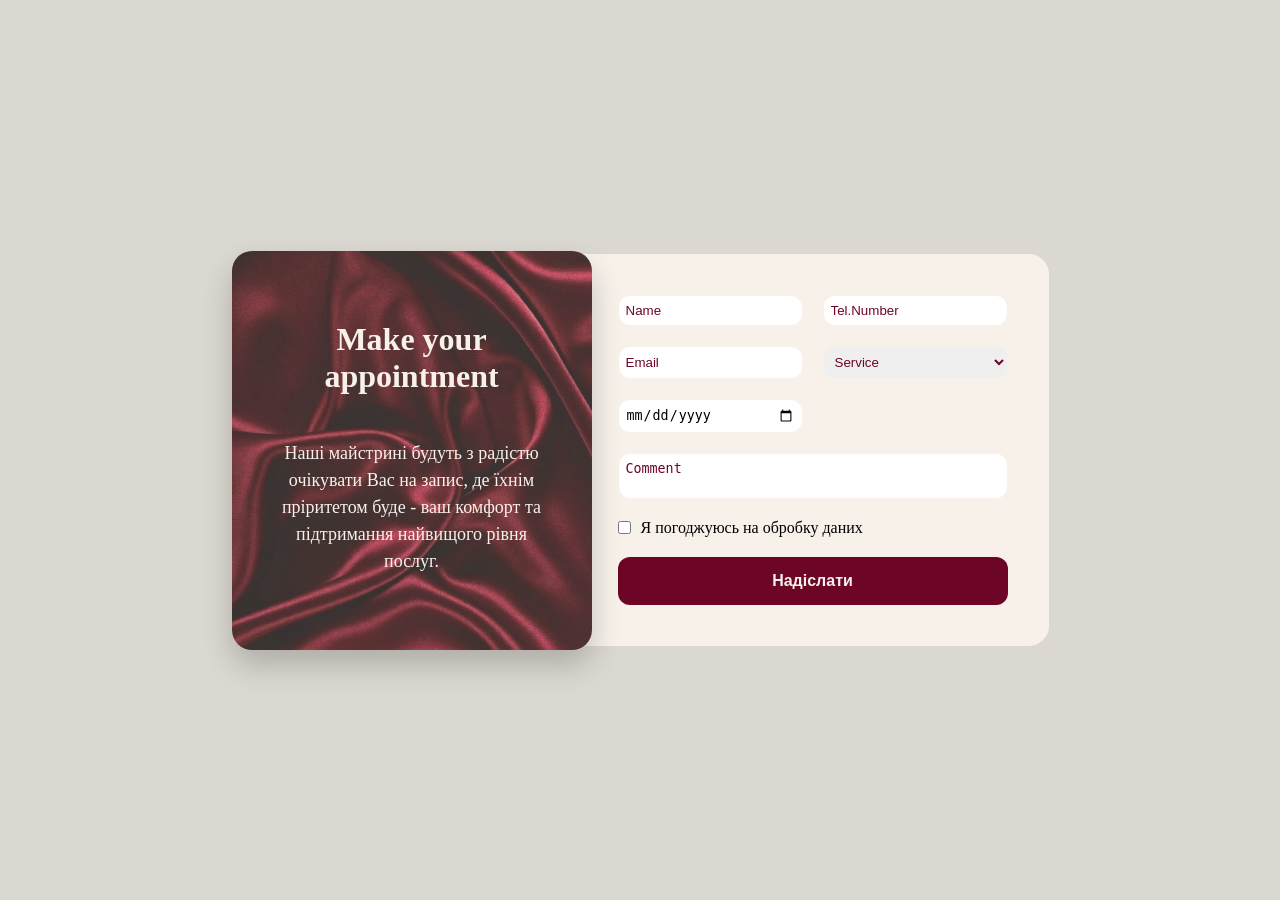
==== booking.html @ 9d9c8011 "initial commit" ====
<!DOCTYPE html>
<html lang="en">
<head>
    <meta charset="UTF-8">
    <meta name="viewport" content="width=device-width, initial-scale=1.0">
    <title>Booking</title>
    <link rel="icon" href="images/favicon.ico">
    <link rel="stylesheet" href="style2.css">
</head>
<body>
    <div class="booking-card">
        <div class="card-left">
            <h2>Make your appointment</h2>
            <p>Наші майстрині будуть з радістю очікувати Вас на запис, де їхнім пріритетом буде - ваш комфорт та підтримання найвищого рівня послуг.</p>
        </div>
    <form class="card-right">
        <input type="text" class="name" placeholder="Name" required>
       <input type="tel" class="number" placeholder="Tel.Number" required>
      <input type="email" class="email" placeholder="Email" required>
       <select required class="service">
        <option value="" disabled selected hidden>Service</option>
        <option value="Classic Manicure">Classic Manicure</option>
        <option value="Gel Polish">Gel Polish</option>
        <option value="Nail Art">Nail Art</option>
       </select>
       <input type="date" class="date" required>
       <textarea placeholder="Comment" class="comment"></textarea>
       <label class="check">
       <input type="checkbox" required> Я погоджуюсь  на обробку даних 
       </label>
       <input type="submit" class="submit" value="Надіслати">
    </form>
    </div>
</body>
</html>
---- style2.css ----
:root {
    --fon: #F7F1EA;
    --button: #6D0626;
    --formgraund: #DBD8D1;

}
*, *::before, *::after {
    box-sizing: border-box;
margin: 0;
padding: 0;
}
body {
    min-height: 100vh;
    padding: 20px;
    display: flex;
    justify-content: center;
    align-items: center;
    overflow: hidden;
    background-color: var(--formgraund);
}
.booking-card {
    display: flex;
    justify-content: center;
    align-items: center;
    width: 900px;
}
.card-left {
    display: flex;
    flex-direction: column;
    justify-content: center;
    box-shadow: 0 15px 30px rgba(0, 0, 0, 0.2);
    z-index: 2;
    padding: 60px 30px;
background-image: url(images/fon3.jpg);
background-color: rgba(247, 241, 234, 0.2);
background-blend-mode:overlay;
background-size: cover;
background-position: center;
width: 40%;
border-radius: 20px;

}
.card-left h2, .card-left p {
    color: var(--fon);
}
.card-left h2 {
    margin-bottom: 20px;
    text-align: center;
    padding: 10px;
    font-size: 200%;
}
.card-left p {
    line-height: 1.5;
    text-align: center;
    padding: 15px;
    font-size: 18px;
}
.card-right {
    border: 1px solid #F7F1EA ;
    background-color: var(--fon);
    border-radius: 0 20px 20px 0;
    padding: 40px;
    z-index: 1;
    display: grid;
    grid-template-columns: 1fr 1fr;
    gap: 20px;
    margin-left: -15px;
}
.check {
    grid-column: span 2;
}
.submit {
    grid-column: span 2;
}
textarea {
grid-column: span 2;
}
.name, .number, .service, .email, .date, .comment {
width: 100%;
padding: 7px;
border: 1px solid var(--fon);
border-radius: 12px;
}
.comment {
    resize: none;
}
.submit {
    background-color: var(--button);
    color: var(--fon);
    border: none;
    padding: 15px;
    border-radius: 12px;
    font-weight: bold;
    font-size: 16px;
    cursor: pointer;
    transition: opacity 0.3s ease, transform 0.2s ease;
}
.submit:hover {
    opacity: 0.85;
transform: scale(1.03);
}
.check {
    display: flex;
    align-items: center;
    gap: 10px;
    cursor: pointer;
}
@media (max-width: 768px) {
    .booking-card {
        display: flex;
        width: 90%;
        flex-direction: column;
    }
    .card-left, .card-right {
        width: 100%;
    }
    .card-right {
        margin-left: 0;
        margin-top: -20px ;
        display: grid;
        grid-template-columns: 1fr;
        border-radius: 0 0 20px 20px;
    }
    .check, .submit, textarea {
        grid-column: 1;
    }
    body {
        overflow: auto;
    }
    .card-left {
        padding: 30px 20px;
    }
}
.card-right input:focus, .card-right select:focus, .card-right textarea:focus {
  border-color: var(--button);
  outline: none;
  transition: border-color 0.3s ease;  
}
.card-right ::placeholder {
    color: var(--button);
    font-family: inherit;
}
.service {
    color: var(--button);
    cursor: pointer;
}
.card-right input[type="text"]:not(:placeholder-shown):invalid,
.card-right input[type="tel"]:not(:placeholder-shown):invalid,
.card-right input[type="email"]:not(:placeholder-shown):invalid {
    border: 1px solid red;
}
.card-right input[type="text"]:not(:placeholder-shown):valid,
.card-right input[type="tel"]:not(:placeholder-shown):valid,
.card-right input[type="email"]:not(:placeholder-shown):valid {
    border: 1px solid green;
}
.card-right input[type="checkbox"] {
    accent-color: var(--button);
}
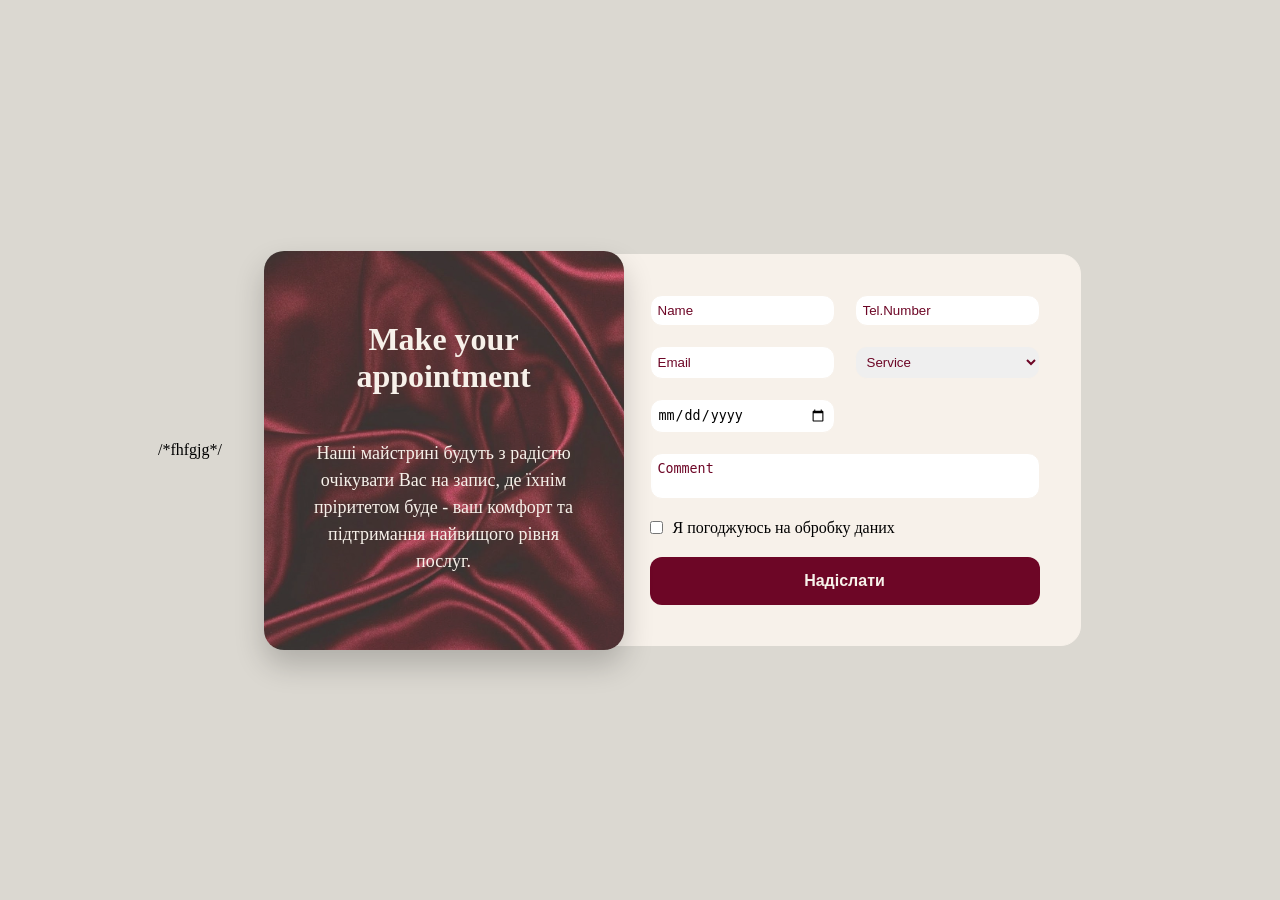
==== commit 0e5136a1: "ex" ====
--- a/booking.html
+++ b/booking.html
@@ -7,7 +7,7 @@
     <link rel="icon" href="images/favicon.ico">
     <link rel="stylesheet" href="style2.css">
 </head>
-<body>
+<body>/*fhfgjg*/
     <div class="booking-card">
         <div class="card-left">
             <h2>Make your appointment</h2>
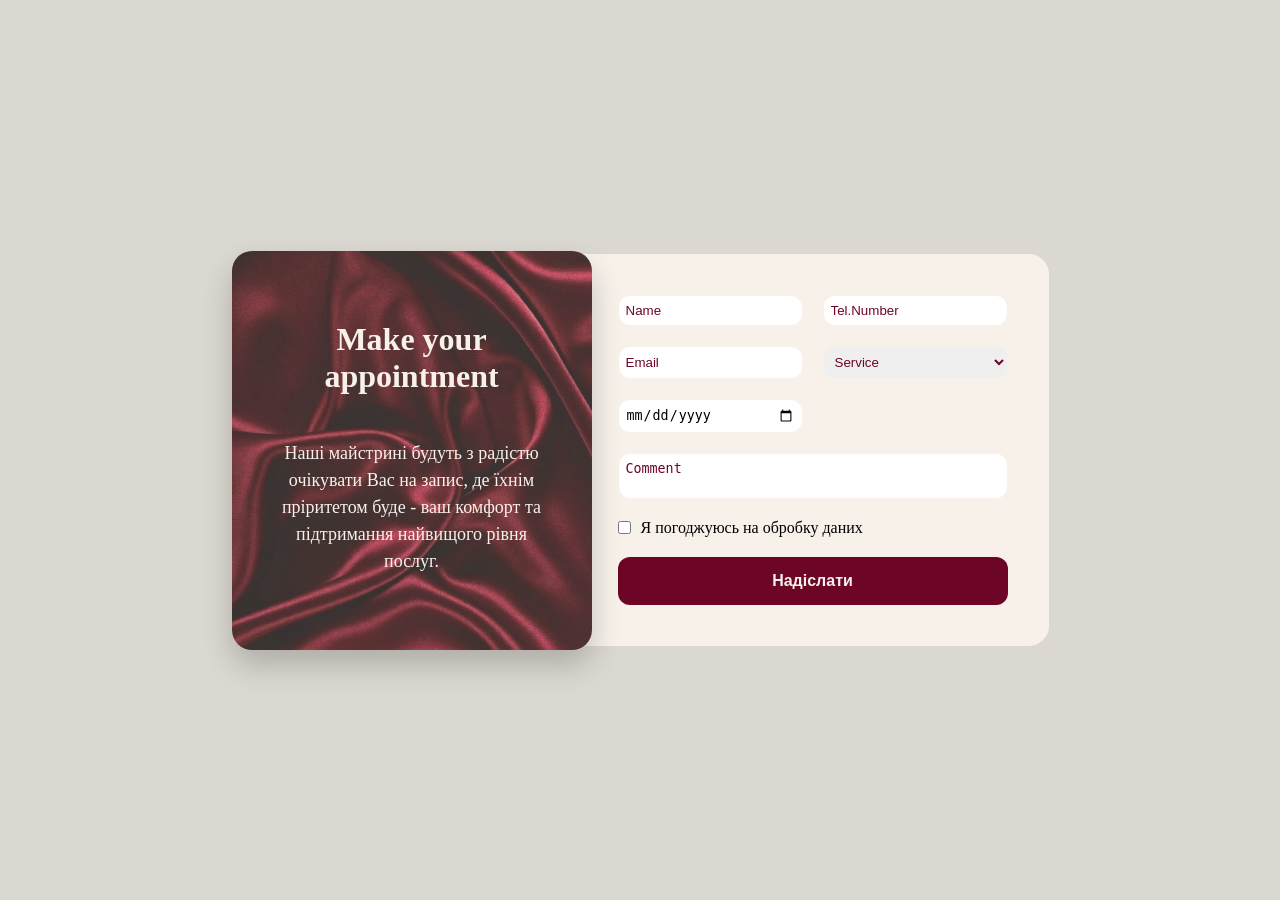
==== commit 33dbcfaa: "added by the beginning of the script" ====
--- a/booking.html
+++ b/booking.html
@@ -6,27 +6,28 @@
     <title>Booking</title>
     <link rel="icon" href="images/favicon.ico">
     <link rel="stylesheet" href="style2.css">
+    <script src="script.js" defer></script>
 </head>
-<body>/*fhfgjg*/
+<body>
     <div class="booking-card">
         <div class="card-left">
             <h2>Make your appointment</h2>
             <p>Наші майстрині будуть з радістю очікувати Вас на запис, де їхнім пріритетом буде - ваш комфорт та підтримання найвищого рівня послуг.</p>
         </div>
     <form class="card-right">
-        <input type="text" class="name" placeholder="Name" required>
-       <input type="tel" class="number" placeholder="Tel.Number" required>
-      <input type="email" class="email" placeholder="Email" required>
+        <input type="text" class="name" id="name" placeholder="Name" required>
+       <input type="tel" class="number" id="number" placeholder="Tel.Number" required>
+      <input type="email" class="email" id="email" placeholder="Email" required>
        <select required class="service">
         <option value="" disabled selected hidden>Service</option>
         <option value="Classic Manicure">Classic Manicure</option>
         <option value="Gel Polish">Gel Polish</option>
         <option value="Nail Art">Nail Art</option>
        </select>
-       <input type="date" class="date" required>
-       <textarea placeholder="Comment" class="comment"></textarea>
+       <input type="date" class="date" id="date" required>
+       <textarea placeholder="Comment" class="comment" id="comment"></textarea>
        <label class="check">
-       <input type="checkbox" required> Я погоджуюсь  на обробку даних 
+       <input type="checkbox" id="consent" required> Я погоджуюсь  на обробку даних 
        </label>
        <input type="submit" class="submit" value="Надіслати">
     </form>
--- a/style2.css
+++ b/style2.css
@@ -156,4 +156,4 @@
 }
 .card-right input[type="checkbox"] {
     accent-color: var(--button);
-}+}
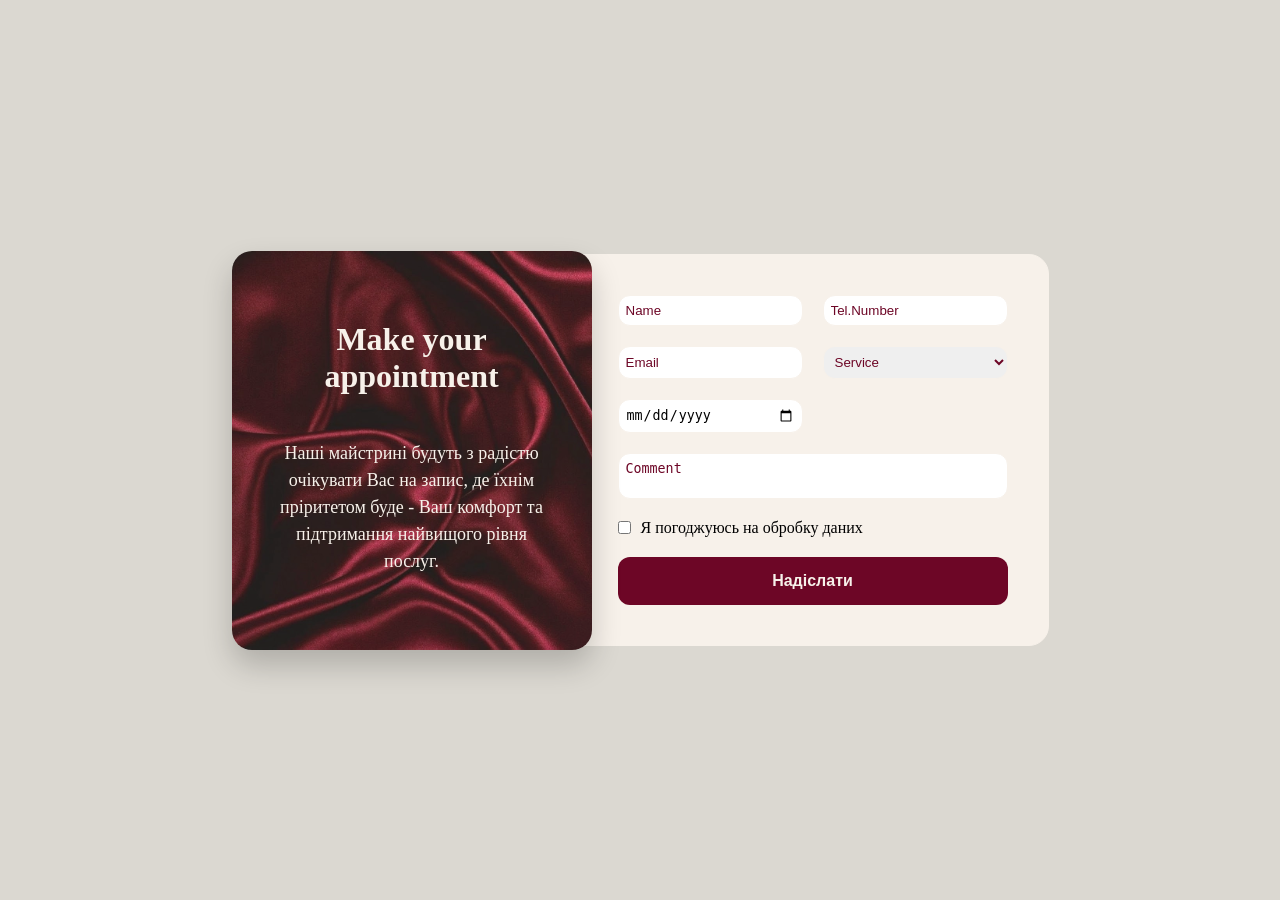
==== commit 4b522b2c: "update-html-and-css" ====
--- a/booking.html
+++ b/booking.html
@@ -1,7 +1,9 @@
 <!DOCTYPE html>
-<html lang="en">
+<html lang="uk">
 <head>
     <meta charset="UTF-8">
+    <meta name="keywords" content="booking, form, registration, appointment">
+    <meta name="description" content="booking form for the appointment">
     <meta name="viewport" content="width=device-width, initial-scale=1.0">
     <title>Booking</title>
     <link rel="icon" href="images/favicon.ico">
@@ -10,15 +12,17 @@
 </head>
 <body>
     <div class="booking-card">
+         <p id="message"></p>
+        <p id="price"></p>
         <div class="card-left">
             <h2>Make your appointment</h2>
-            <p>Наші майстрині будуть з радістю очікувати Вас на запис, де їхнім пріритетом буде - ваш комфорт та підтримання найвищого рівня послуг.</p>
+            <p>Наші майстрині будуть з радістю очікувати Вас на запис, де їхнім пріритетом буде - Ваш комфорт та підтримання найвищого рівня послуг.</p>
         </div>
-    <form class="card-right">
+    <form class="card-right" id="form">
         <input type="text" class="name" id="name" placeholder="Name" required>
-       <input type="tel" class="number" id="number" placeholder="Tel.Number" required>
+       <input type="tel" class="number" id="number" pattern="(\+38)?0[0-9]{9}" placeholder="Tel.Number" required>
       <input type="email" class="email" id="email" placeholder="Email" required>
-       <select required class="service">
+       <select required class="service" id="service">
         <option value="" disabled selected hidden>Service</option>
         <option value="Classic Manicure">Classic Manicure</option>
         <option value="Gel Polish">Gel Polish</option>
@@ -27,9 +31,9 @@
        <input type="date" class="date" id="date" required>
        <textarea placeholder="Comment" class="comment" id="comment"></textarea>
        <label class="check">
-       <input type="checkbox" id="consent" required> Я погоджуюсь  на обробку даних 
+       <input type="checkbox" id="consent"> Я погоджуюсь  на обробку даних 
        </label>
-       <input type="submit" class="submit" value="Надіслати">
+       <input id="button" type="submit" class="submit" value="Надіслати">
     </form>
     </div>
 </body>
--- a/style2.css
+++ b/style2.css
@@ -15,10 +15,10 @@
     display: flex;
     justify-content: center;
     align-items: center;
-    overflow: hidden;
     background-color: var(--formgraund);
 }
 .booking-card {
+    position: relative;
     display: flex;
     justify-content: center;
     align-items: center;
@@ -32,7 +32,7 @@
     z-index: 2;
     padding: 60px 30px;
 background-image: url(images/fon3.jpg);
-background-color: rgba(247, 241, 234, 0.2);
+background-color: rgba(247, 241, 234, 0.1);
 background-blend-mode:overlay;
 background-size: cover;
 background-position: center;
@@ -124,11 +124,14 @@
     .check, .submit, textarea {
         grid-column: 1;
     }
-    body {
-        overflow: auto;
-    }
     .card-left {
         padding: 30px 20px;
+    }
+    #message {
+white-space: normal;
+max-width: 90%;
+text-align: center;
+width: max-content;
     }
 }
 .card-right input:focus, .card-right select:focus, .card-right textarea:focus {
@@ -157,3 +160,41 @@
 .card-right input[type="checkbox"] {
     accent-color: var(--button);
 }
+#message {
+    position:fixed;
+    top: 20px;
+    left: 50%;
+    transform: translate(-50%);
+    background-color: var(--button);
+    padding: 10px 20px;
+    border-radius: 12px;
+    color: var(--fon);
+    opacity: 0;
+     z-index: 10;
+    visibility: hidden;
+    transition: opacity 0.5s ease, visibility 0.5s ease;
+    pointer-events: none;
+}
+#message.show {
+    opacity: 1;
+    visibility: visible;
+}
+#price {
+    position: absolute;
+top: 100%;
+left: 50%;
+transform: translate(-50%, 20px);
+background-color: var(--button);
+padding: 10px 20px;
+color: var(--fon);
+border-radius: 12px;
+visibility: hidden;
+opacity: 0;
+ z-index: 10;
+ transition: opacity 0.5s ease, visibility 0.5s ease;
+    pointer-events: none;
+}
+#price.show {
+    opacity: 1;
+    visibility: visible;
+}
